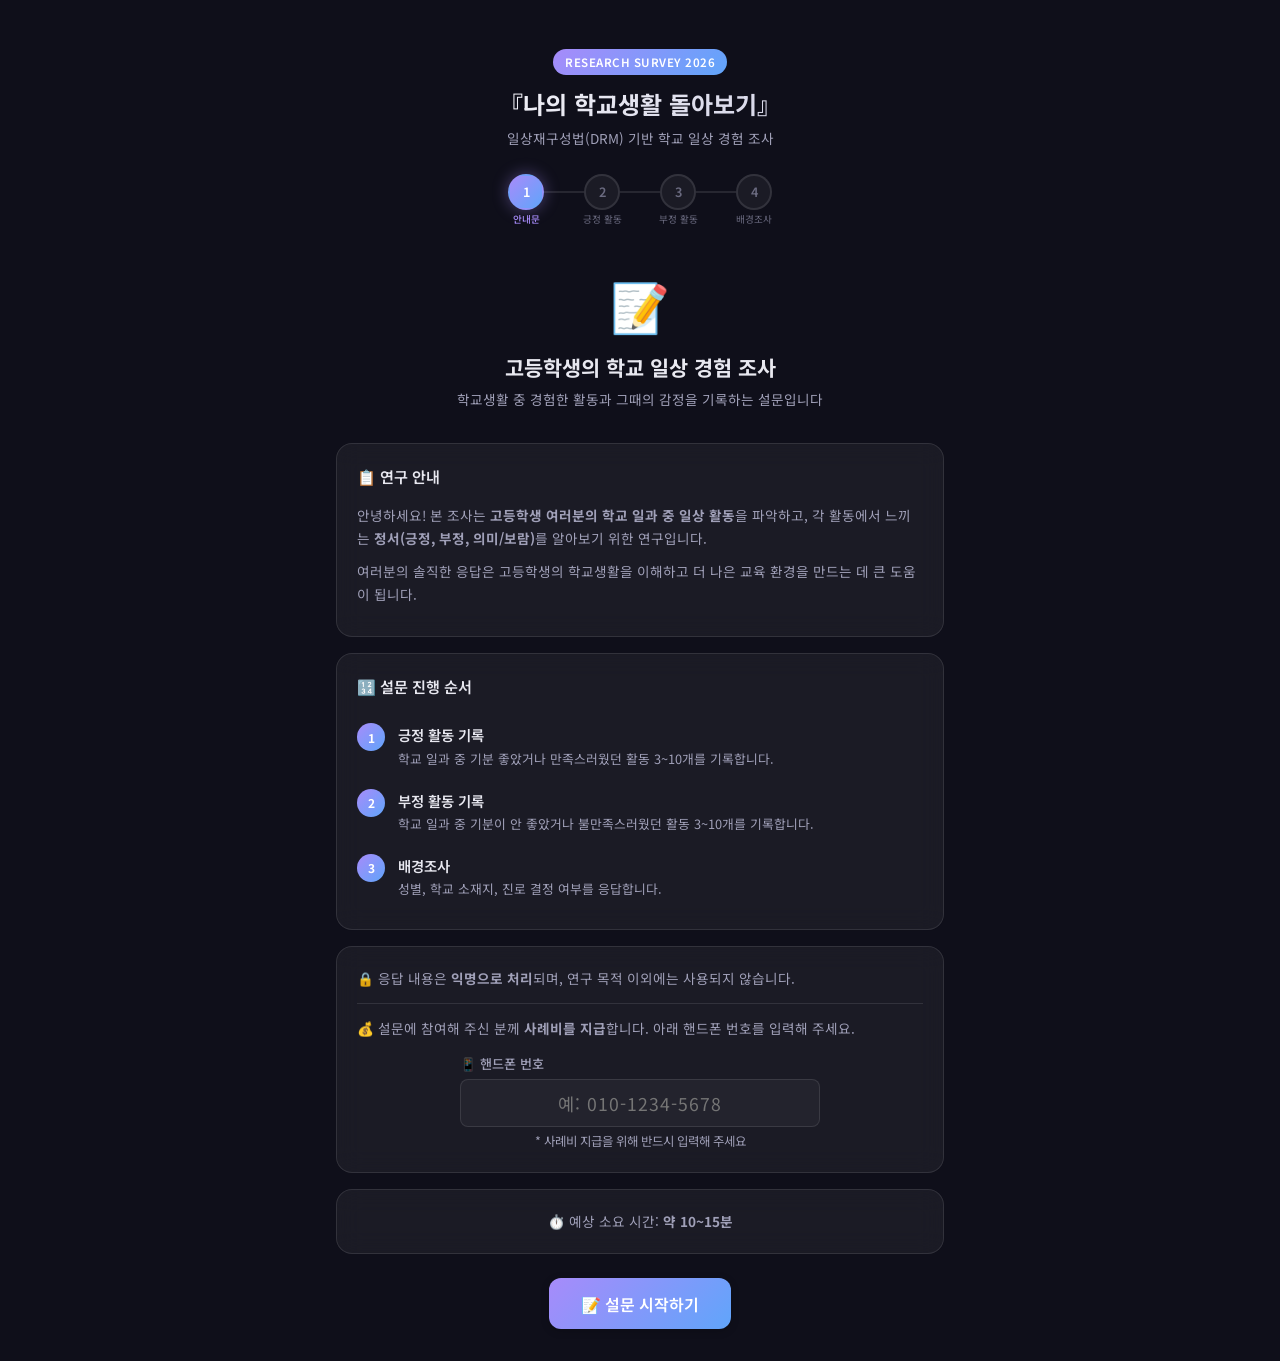
==== index.html @ 5c2f5000 "feat: DRM2 설문 도구 초기 버전 - 고등학생 학교 일상 경험 조사 (DRM 기반)" ====
<!DOCTYPE html>
<html lang="ko">

<head>
  <meta charset="UTF-8" />
  <meta name="viewport" content="width=device-width, initial-scale=1.0" />
  <title>DRM2 설문 — 고등학생의 학교 일상 경험 조사</title>
  <meta name="description" content="일상재구성법(DRM)을 활용하여 고등학생의 학교 일과 중 일상 활동과 정서를 파악하는 연구 설문입니다." />
  <link rel="stylesheet" href="css/style.css" />
  <script src="js/config.js"></script>
</head>

<body>

  <div class="app-container">

    <!-- ===== HEADER ===== -->
    <header class="app-header">
      <span class="app-header__badge">Research Survey 2026</span>
      <h1 class="app-header__title">『나의 학교생활 돌아보기』</h1>
      <p class="app-header__subtitle">
        일상재구성법(DRM) 기반 학교 일상 경험 조사
      </p>
    </header>

    <!-- ===== PROGRESS BAR ===== -->
    <nav class="progress-bar" id="progressBar">
      <div class="progress-step active" data-step="1">
        <div class="progress-step__circle">1
          <span class="progress-step__label">안내문</span>
        </div>
      </div>
      <div class="progress-step" data-step="1-2">
        <div class="progress-step__line"></div>
      </div>
      <div class="progress-step" data-step="2">
        <div class="progress-step__circle">2
          <span class="progress-step__label">긍정 활동</span>
        </div>
      </div>
      <div class="progress-step" data-step="2-3">
        <div class="progress-step__line"></div>
      </div>
      <div class="progress-step" data-step="3">
        <div class="progress-step__circle">3
          <span class="progress-step__label">부정 활동</span>
        </div>
      </div>
      <div class="progress-step" data-step="3-4">
        <div class="progress-step__line"></div>
      </div>
      <div class="progress-step" data-step="4">
        <div class="progress-step__circle">4
          <span class="progress-step__label">배경조사</span>
        </div>
      </div>
    </nav>

    <!-- ============================================================
       PAGE 1: 안내문 (Intro)
       ============================================================ -->
    <section class="part-section active" id="pageIntro">

      <div class="intro-hero">
        <div class="intro-hero__icon">📝</div>
        <h2 class="intro-hero__title">고등학생의 학교 일상 경험 조사</h2>
        <p class="intro-hero__subtitle">학교생활 중 경험한 활동과 그때의 감정을 기록하는 설문입니다</p>
      </div>

      <!-- 연구 안내 -->
      <div class="glass-card intro-card">
        <h3 class="intro-card__heading">📋 연구 안내</h3>
        <p class="intro-card__text" style="font-size:0.85rem; margin-bottom: 0.6rem;">
          안녕하세요! 본 조사는 <strong>고등학생 여러분의 학교 일과 중 일상 활동</strong>을 파악하고,
          각 활동에서 느끼는 <strong>정서(긍정, 부정, 의미/보람)</strong>를 알아보기 위한 연구입니다.
        </p>
        <p class="intro-card__text" style="font-size:0.85rem; margin-bottom: 0.6rem;">
          여러분의 솔직한 응답은 고등학생의 학교생활을 이해하고 더 나은 교육 환경을 만드는 데 큰 도움이 됩니다.
        </p>
      </div>

      <!-- 설문 진행 순서 -->
      <div class="glass-card intro-card">
        <h3 class="intro-card__heading">🔢 설문 진행 순서</h3>
        <div class="intro-step">
          <div class="intro-step__number">1</div>
          <div class="intro-step__content">
            <div class="intro-step__title">긍정 활동 기록</div>
            <p class="intro-step__desc">학교 일과 중 기분 좋았거나 만족스러웠던 활동 3~10개를 기록합니다.</p>
          </div>
        </div>
        <div class="intro-step">
          <div class="intro-step__number">2</div>
          <div class="intro-step__content">
            <div class="intro-step__title">부정 활동 기록</div>
            <p class="intro-step__desc">학교 일과 중 기분이 안 좋았거나 불만족스러웠던 활동 3~10개를 기록합니다.</p>
          </div>
        </div>
        <div class="intro-step">
          <div class="intro-step__number">3</div>
          <div class="intro-step__content">
            <div class="intro-step__title">배경조사</div>
            <p class="intro-step__desc">성별, 학교 소재지, 진로 결정 여부를 응답합니다.</p>
          </div>
        </div>
      </div>

      <!-- 개인정보 & 사례비 -->
      <div class="glass-card intro-card">
        <p class="intro-card__text" style="font-size:0.85rem;">
          🔒 응답 내용은 <strong>익명으로 처리</strong>되며, 연구 목적 이외에는 사용되지 않습니다.
        </p>
        <hr style="border:none; border-top:1px solid rgba(255,255,255,0.1); margin:0.8rem 0;">
        <p class="intro-card__text" style="font-size:0.85rem;">
          💰 설문에 참여해 주신 분께 <strong>사례비를 지급</strong>합니다. 아래 핸드폰 번호를 입력해 주세요.
        </p>
        <div class="form-group" style="max-width: 360px; margin: 0.8rem auto 0;">
          <label class="form-label" for="phoneNumber">📱 핸드폰 번호</label>
          <input type="tel" class="form-input" id="phoneNumber" placeholder="예: 010-1234-5678"
            pattern="[0-9]{2,3}-[0-9]{3,4}-[0-9]{4}" required
            style="text-align: center; font-size: 1.1rem; letter-spacing: 1px;" />
          <p style="font-size:0.78rem; color:var(--text-secondary); margin-top:0.3rem; text-align:center;">* 사례비 지급을
            위해 반드시 입력해 주세요</p>
        </div>
      </div>

      <!-- 소요 시간 -->
      <div class="glass-card intro-card">
        <p class="intro-card__text" style="font-size:0.85rem; text-align:center;">
          ⏱️ 예상 소요 시간: <strong>약 10~15분</strong>
        </p>
      </div>

      <div class="nav-buttons" style="justify-content:center;">
        <button class="btn btn-primary btn-start-survey" id="startSurveyBtn" type="button">
          📝 설문 시작하기
        </button>
      </div>

    </section>

    <!-- ============================================================
       PAGE 2: 긍정 활동 기록
       ============================================================ -->
    <section class="part-section" id="pagePositive">
      <div class="section-badge section-badge--positive">😊 긍정 활동</div>
      <h2 class="part-title">기분 좋았거나 만족스러웠던 활동</h2>
      <p class="part-description">
        학교 일과 중 <strong>기분이 좋았거나 의미있었던(만족스러웠던) 활동</strong>을 떠올려 주세요.<br>
        <strong>최소 3개, 최대 10개</strong>까지 기록할 수 있습니다.
      </p>

      <div class="activity-count" id="positiveCount">
        <span>✅</span> <span id="positiveCountText">활동 0개</span> <span style="color:var(--text-muted); font-size:0.72rem;">(최소 3개)</span>
      </div>

      <div id="positiveList">
        <!-- Dynamically added -->
      </div>

      <button class="add-activity-btn" id="addPositiveBtn" type="button">
        ＋ 긍정 활동 추가
      </button>

      <div class="nav-buttons">
        <button class="btn btn-secondary" id="backToIntroBtn" type="button">
          ← 이전
        </button>
        <button class="btn btn-primary" id="toNegativeBtn" type="button">
          다음: 부정 활동 →
        </button>
      </div>
    </section>

    <!-- ============================================================
       PAGE 3: 부정 활동 기록
       ============================================================ -->
    <section class="part-section" id="pageNegative">
      <div class="section-badge section-badge--negative">😞 부정 활동</div>
      <h2 class="part-title">기분이 안 좋았거나 불만족스러웠던 활동</h2>
      <p class="part-description">
        학교 일과 중 <strong>기분이 안 좋았거나 의미 없었던(불만족스러웠던) 활동</strong>을 떠올려 주세요.<br>
        <strong>최소 3개, 최대 10개</strong>까지 기록할 수 있습니다.
      </p>

      <div class="activity-count" id="negativeCount">
        <span>✅</span> <span id="negativeCountText">활동 0개</span> <span style="color:var(--text-muted); font-size:0.72rem;">(최소 3개)</span>
      </div>

      <div id="negativeList">
        <!-- Dynamically added -->
      </div>

      <button class="add-activity-btn" id="addNegativeBtn" type="button">
        ＋ 부정 활동 추가
      </button>

      <!-- 배경조사 이미 응답 안내 -->
      <div class="glass-card" style="margin-top:1rem; padding:0.8rem 1rem; border-left:3px solid var(--accent); font-size:0.82rem; color:var(--text-secondary);">
        💡 <strong>배경조사(성별·소재지·진로)</strong>에 이미 응답하신 경우, 아래 <strong>"설문 제출"</strong> 버튼을 눌러 바로 제출해 주세요.
      </div>

      <div class="nav-buttons" style="flex-wrap: wrap; gap: 0.5rem;">
        <button class="btn btn-secondary" id="backToPositiveBtn" type="button">
          ← 이전
        </button>
        <button class="btn btn-primary" id="submitFromNegativeBtn" type="button" style="background: linear-gradient(135deg, #10b981, #059669);">
          ✅ 설문 제출
        </button>
        <button class="btn btn-primary" id="toDemoBtn" type="button">
          다음: 배경조사 →
        </button>
      </div>
    </section>

    <!-- ============================================================
       PAGE 4: 배경조사 (Demographics)
       ============================================================ -->
    <section class="part-section" id="pageDemo">
      <div class="section-badge section-badge--info">📊 배경조사</div>
      <h2 class="part-title">배경 정보</h2>
      <p class="part-description">
        마지막으로 간단한 배경 정보를 입력해 주세요.
      </p>

      <!-- 성별 -->
      <div class="glass-card demo-card">
        <div class="form-group">
          <label class="form-label">성별</label>
          <div class="radio-group" id="genderGroup">
            <label class="radio-option"><input type="radio" name="gender" value="남"><span>남</span></label>
            <label class="radio-option"><input type="radio" name="gender" value="여"><span>여</span></label>
          </div>
        </div>
      </div>

      <!-- 학교 소재지 -->
      <div class="glass-card demo-card">
        <div class="form-group">
          <label class="form-label" for="schoolLocation">학교 소재지</label>
          <select class="form-select" id="schoolLocation">
            <option value="">선택해 주세요</option>
            <option value="서울">서울</option>
            <option value="부산">부산</option>
            <option value="대구">대구</option>
            <option value="인천">인천</option>
            <option value="광주">광주</option>
            <option value="대전">대전</option>
            <option value="울산">울산</option>
            <option value="세종">세종</option>
            <option value="경기">경기</option>
            <option value="강원">강원</option>
            <option value="충북">충북</option>
            <option value="충남">충남</option>
            <option value="전북">전북</option>
            <option value="전남">전남</option>
            <option value="경북">경북</option>
            <option value="경남">경남</option>
            <option value="제주">제주</option>
          </select>
        </div>
      </div>

      <!-- 진로 결정 여부 -->
      <div class="glass-card demo-card">
        <div class="form-group">
          <label class="form-label">진로 결정 여부</label>
          <div class="radio-group" id="careerGroup">
            <label class="radio-option"><input type="radio" name="careerDecision" value="결정함"><span>결정함</span></label>
            <label class="radio-option"><input type="radio" name="careerDecision" value="고민 중"><span>고민 중</span></label>
            <label class="radio-option"><input type="radio" name="careerDecision" value="결정하지 않음"><span>결정하지 않음</span></label>
          </div>
        </div>
      </div>

      <div class="nav-buttons">
        <button class="btn btn-secondary" id="backToNegativeBtn" type="button">
          ← 이전
        </button>
        <button class="btn btn-primary" id="completeBtn" type="button">
          ✅ 설문 완료
        </button>
      </div>
    </section>

    <!-- ============================================================
       COMPLETION SCREEN
       ============================================================ -->
    <section class="part-section" id="completionScreen">
      <div class="completion-screen">
        <div class="completion-screen__icon">🎉</div>
        <h2 class="completion-screen__title">설문이 완료되었습니다!</h2>
        <p class="completion-screen__desc">
          소중한 응답에 감사드립니다.
        </p>
        <div id="submitStatus" class="submit-status">
          <div class="submit-status__spinner"></div>
          <span class="submit-status__text">응답을 제출하고 있습니다...</span>
        </div>
      </div>
    </section>

  </div><!-- /.app-container -->

  <!-- Toast -->
  <div class="toast" id="toast"></div>

  <script src="js/app.js"></script>
</body>

</html>
---- css/style.css ----
/* =========================================================================
   DRM2 Survey — Style Sheet
   한국 고등학생 일상생활 활동 및 정서 조사
   ========================================================================= */

/* --- Reset & Base --- */
@import url('https://fonts.googleapis.com/css2?family=Noto+Sans+KR:wght@300;400;500;600;700&display=swap');

*,
*::before,
*::after {
  box-sizing: border-box;
  margin: 0;
  padding: 0;
}

:root {
  --bg-primary: #0f0f1a;
  --bg-secondary: #1a1a2e;
  --bg-card: rgba(255, 255, 255, 0.05);
  --bg-card-hover: rgba(255, 255, 255, 0.08);
  --border-glass: rgba(255, 255, 255, 0.1);
  --text-primary: #e8e8f0;
  --text-secondary: #a0a0b8;
  --text-muted: #6b6b80;
  --accent-positive: #4ade80;
  --accent-positive-bg: rgba(74, 222, 128, 0.1);
  --accent-positive-border: rgba(74, 222, 128, 0.3);
  --accent-negative: #f87171;
  --accent-negative-bg: rgba(248, 113, 113, 0.1);
  --accent-negative-border: rgba(248, 113, 113, 0.3);
  --accent-blue: #60a5fa;
  --accent-blue-bg: rgba(96, 165, 250, 0.1);
  --accent-purple: #a78bfa;
  --accent-purple-bg: rgba(167, 139, 250, 0.1);
  --accent-amber: #fbbf24;
  --radius-sm: 8px;
  --radius-md: 12px;
  --radius-lg: 16px;
  --radius-xl: 20px;
  --shadow-sm: 0 2px 8px rgba(0, 0, 0, 0.2);
  --shadow-md: 0 4px 16px rgba(0, 0, 0, 0.3);
  --shadow-lg: 0 8px 32px rgba(0, 0, 0, 0.4);
  --transition: 0.3s cubic-bezier(0.4, 0, 0.2, 1);
}

html {
  font-size: 16px;
  scroll-behavior: smooth;
}

body {
  font-family: 'Noto Sans KR', -apple-system, BlinkMacSystemFont, sans-serif;
  background: var(--bg-primary);
  color: var(--text-primary);
  line-height: 1.6;
  min-height: 100vh;
  -webkit-font-smoothing: antialiased;
}

/* --- App Container --- */
.app-container {
  max-width: 640px;
  margin: 0 auto;
  padding: 1rem;
  padding-bottom: 2rem;
}

/* --- Header --- */
.app-header {
  text-align: center;
  padding: 2rem 1rem 1.5rem;
}

.app-header__badge {
  display: inline-block;
  background: linear-gradient(135deg, var(--accent-purple), var(--accent-blue));
  color: #fff;
  font-size: 0.72rem;
  font-weight: 600;
  padding: 0.25rem 0.75rem;
  border-radius: 20px;
  letter-spacing: 0.5px;
  text-transform: uppercase;
  margin-bottom: 0.6rem;
}

.app-header__title {
  font-size: 1.5rem;
  font-weight: 700;
  background: linear-gradient(135deg, #fff, #c8c8e0);
  -webkit-background-clip: text;
  -webkit-text-fill-color: transparent;
  background-clip: text;
  margin-bottom: 0.3rem;
}

.app-header__subtitle {
  font-size: 0.85rem;
  color: var(--text-secondary);
}

/* --- Progress Bar --- */
.progress-bar {
  display: flex;
  align-items: center;
  justify-content: center;
  gap: 0;
  margin-bottom: 1.5rem;
  padding: 0 1rem;
}

.progress-step {
  display: flex;
  align-items: center;
}

.progress-step__circle {
  width: 36px;
  height: 36px;
  border-radius: 50%;
  background: var(--bg-card);
  border: 2px solid var(--border-glass);
  display: flex;
  align-items: center;
  justify-content: center;
  font-size: 0.8rem;
  font-weight: 600;
  color: var(--text-muted);
  position: relative;
  transition: var(--transition);
  flex-shrink: 0;
}

.progress-step__label {
  position: absolute;
  top: calc(100% + 4px);
  left: 50%;
  transform: translateX(-50%);
  font-size: 0.6rem;
  white-space: nowrap;
  color: var(--text-muted);
  font-weight: 400;
}

.progress-step__line {
  width: 40px;
  height: 2px;
  background: var(--border-glass);
  transition: var(--transition);
}

.progress-step.active .progress-step__circle {
  background: linear-gradient(135deg, var(--accent-purple), var(--accent-blue));
  border-color: transparent;
  color: #fff;
  box-shadow: 0 0 16px rgba(167, 139, 250, 0.4);
}

.progress-step.active .progress-step__label {
  color: var(--accent-purple);
  font-weight: 500;
}

.progress-step.completed .progress-step__circle {
  background: var(--accent-positive);
  border-color: transparent;
  color: #fff;
}

.progress-step.completed .progress-step__label {
  color: var(--accent-positive);
}

.progress-step.completed + .progress-step .progress-step__line,
.progress-step__line.completed {
  background: var(--accent-positive);
}

/* --- Glass Card --- */
.glass-card {
  background: var(--bg-card);
  border: 1px solid var(--border-glass);
  border-radius: var(--radius-lg);
  padding: 1.25rem;
  margin-bottom: 1rem;
  backdrop-filter: blur(12px);
  -webkit-backdrop-filter: blur(12px);
  transition: var(--transition);
}

.glass-card:hover {
  background: var(--bg-card-hover);
}

/* --- Section / Page --- */
.part-section {
  display: none;
  animation: fadeSlideIn 0.4s ease;
}

.part-section.active {
  display: block;
}

@keyframes fadeSlideIn {
  from {
    opacity: 0;
    transform: translateY(16px);
  }
  to {
    opacity: 1;
    transform: translateY(0);
  }
}

.part-title {
  font-size: 1.2rem;
  font-weight: 700;
  margin-bottom: 0.5rem;
}

.part-description {
  font-size: 0.85rem;
  color: var(--text-secondary);
  margin-bottom: 1.5rem;
  line-height: 1.6;
}

/* --- Intro Page --- */
.intro-hero {
  text-align: center;
  padding: 2rem 1rem;
}

.intro-hero__icon {
  font-size: 3rem;
  margin-bottom: 0.5rem;
}

.intro-hero__title {
  font-size: 1.3rem;
  font-weight: 700;
  margin-bottom: 0.3rem;
}

.intro-hero__subtitle {
  color: var(--text-secondary);
  font-size: 0.85rem;
}

.intro-card {
  margin-bottom: 1rem;
}

.intro-card__heading {
  font-size: 0.95rem;
  font-weight: 600;
  margin-bottom: 1rem;
}

.intro-card__text {
  color: var(--text-secondary);
  line-height: 1.7;
}

.intro-step {
  display: flex;
  gap: 0.8rem;
  align-items: flex-start;
  padding: 0.6rem 0;
}

.intro-step__number {
  width: 28px;
  height: 28px;
  min-width: 28px;
  border-radius: 50%;
  background: linear-gradient(135deg, var(--accent-purple), var(--accent-blue));
  color: #fff;
  display: flex;
  align-items: center;
  justify-content: center;
  font-size: 0.75rem;
  font-weight: 700;
}

.intro-step__title {
  font-weight: 600;
  font-size: 0.9rem;
  margin-bottom: 0.15rem;
}

.intro-step__desc {
  font-size: 0.8rem;
  color: var(--text-secondary);
}

/* --- Form Elements --- */
.form-group {
  margin-bottom: 1rem;
}

.form-label {
  display: block;
  font-size: 0.82rem;
  font-weight: 500;
  margin-bottom: 0.35rem;
  color: var(--text-secondary);
}

.form-input,
.form-select,
.form-textarea {
  width: 100%;
  padding: 0.65rem 0.8rem;
  border: 1px solid var(--border-glass);
  border-radius: var(--radius-sm);
  background: rgba(255, 255, 255, 0.04);
  color: var(--text-primary);
  font-family: inherit;
  font-size: 0.88rem;
  transition: var(--transition);
}

.form-input:focus,
.form-select:focus,
.form-textarea:focus {
  outline: none;
  border-color: var(--accent-purple);
  box-shadow: 0 0 0 3px rgba(167, 139, 250, 0.15);
}

.form-select {
  appearance: none;
  -webkit-appearance: none;
  background-image: url("data:image/svg+xml;charset=UTF-8,%3csvg xmlns='http://www.w3.org/2000/svg' viewBox='0 0 24 24' fill='none' stroke='%23a0a0b8' stroke-width='2' stroke-linecap='round' stroke-linejoin='round'%3e%3cpolyline points='6 9 12 15 18 9'%3e%3c/polyline%3e%3c/svg%3e");
  background-repeat: no-repeat;
  background-position: right 0.7rem center;
  background-size: 1rem;
  padding-right: 2.2rem;
}

.form-select option {
  background: var(--bg-secondary);
  color: var(--text-primary);
}

.form-textarea {
  resize: vertical;
  min-height: 60px;
}

/* --- Activity Card --- */
.activity-card {
  background: var(--bg-card);
  border: 1px solid var(--border-glass);
  border-radius: var(--radius-lg);
  padding: 1.25rem;
  margin-bottom: 0.75rem;
  position: relative;
  transition: var(--transition);
}

.activity-card--positive {
  border-left: 3px solid var(--accent-positive);
}

.activity-card--negative {
  border-left: 3px solid var(--accent-negative);
}

.activity-card__header {
  display: flex;
  justify-content: space-between;
  align-items: center;
  margin-bottom: 0.8rem;
}

.activity-card__number {
  font-size: 0.82rem;
  font-weight: 600;
  display: flex;
  align-items: center;
  gap: 0.4rem;
}

.activity-card__number-badge {
  width: 24px;
  height: 24px;
  border-radius: 50%;
  display: flex;
  align-items: center;
  justify-content: center;
  font-size: 0.72rem;
  font-weight: 700;
  color: #fff;
}

.activity-card--positive .activity-card__number-badge {
  background: var(--accent-positive);
}

.activity-card--negative .activity-card__number-badge {
  background: var(--accent-negative);
}

.activity-card__delete {
  background: none;
  border: none;
  color: var(--text-muted);
  cursor: pointer;
  font-size: 1.1rem;
  padding: 0.2rem;
  border-radius: 50%;
  transition: var(--transition);
  line-height: 1;
}

.activity-card__delete:hover {
  color: var(--accent-negative);
  background: var(--accent-negative-bg);
}

.activity-card__grid {
  display: grid;
  grid-template-columns: 1fr 1fr;
  gap: 0.6rem;
}

.activity-card__grid .form-group.full-width {
  grid-column: 1 / -1;
}

/* --- Likert Scale (Emotion) --- */
.emotion-group {
  margin-top: 0.8rem;
  padding-top: 0.8rem;
  border-top: 1px solid var(--border-glass);
}

.emotion-group__title {
  font-size: 0.82rem;
  font-weight: 600;
  margin-bottom: 0.6rem;
  display: flex;
  align-items: center;
  gap: 0.4rem;
}

.emotion-group__title--positive {
  color: var(--accent-positive);
}

.emotion-group__title--negative {
  color: var(--accent-negative);
}

.emotion-group__title--meaning {
  color: var(--accent-amber);
}

.likert-item {
  display: flex;
  align-items: center;
  gap: 0.5rem;
  padding: 0.4rem 0;
  flex-wrap: wrap;
}

.likert-item__label {
  font-size: 0.82rem;
  color: var(--text-secondary);
  min-width: 70px;
  flex-shrink: 0;
}

.likert-scale {
  display: flex;
  gap: 0.2rem;
  flex: 1;
  justify-content: flex-end;
}

.likert-radio {
  cursor: pointer;
  position: relative;
}

.likert-radio input {
  position: absolute;
  opacity: 0;
  width: 0;
  height: 0;
}

.likert-radio span {
  display: flex;
  align-items: center;
  justify-content: center;
  width: 30px;
  height: 30px;
  border-radius: var(--radius-sm);
  background: rgba(255, 255, 255, 0.04);
  border: 1px solid var(--border-glass);
  font-size: 0.72rem;
  font-weight: 500;
  color: var(--text-muted);
  transition: var(--transition);
}

.likert-radio:hover span {
  background: rgba(255, 255, 255, 0.08);
  border-color: rgba(255, 255, 255, 0.2);
}

.likert-radio input:checked + span {
  background: linear-gradient(135deg, var(--accent-purple), var(--accent-blue));
  border-color: transparent;
  color: #fff;
  box-shadow: 0 0 8px rgba(167, 139, 250, 0.3);
}

.likert-hint {
  display: flex;
  justify-content: space-between;
  font-size: 0.65rem;
  color: var(--text-muted);
  padding: 0 0 0.3rem;
}

/* --- Buttons --- */
.btn {
  padding: 0.7rem 1.5rem;
  border: none;
  border-radius: var(--radius-md);
  font-family: inherit;
  font-size: 0.9rem;
  font-weight: 600;
  cursor: pointer;
  transition: var(--transition);
  display: inline-flex;
  align-items: center;
  gap: 0.4rem;
}

.btn-primary {
  background: linear-gradient(135deg, var(--accent-purple), var(--accent-blue));
  color: #fff;
  box-shadow: var(--shadow-sm);
}

.btn-primary:hover {
  transform: translateY(-1px);
  box-shadow: var(--shadow-md);
}

.btn-primary:disabled {
  opacity: 0.5;
  cursor: not-allowed;
  transform: none;
}

.btn-secondary {
  background: var(--bg-card);
  color: var(--text-secondary);
  border: 1px solid var(--border-glass);
}

.btn-secondary:hover {
  background: var(--bg-card-hover);
}

.btn-block {
  display: block;
  width: 100%;
  text-align: center;
  justify-content: center;
}

.btn-start-survey {
  font-size: 1rem;
  padding: 0.85rem 2rem;
}

.add-activity-btn {
  display: flex;
  align-items: center;
  justify-content: center;
  width: 100%;
  padding: 0.8rem;
  border: 2px dashed var(--border-glass);
  border-radius: var(--radius-md);
  background: transparent;
  color: var(--text-muted);
  font-family: inherit;
  font-size: 0.9rem;
  font-weight: 500;
  cursor: pointer;
  transition: var(--transition);
  margin-bottom: 1rem;
}

.add-activity-btn:hover {
  border-color: var(--accent-purple);
  color: var(--accent-purple);
  background: var(--accent-purple-bg);
}

.add-activity-btn:disabled {
  opacity: 0.4;
  cursor: not-allowed;
}

/* --- Navigation Buttons --- */
.nav-buttons {
  display: flex;
  justify-content: space-between;
  align-items: center;
  margin-top: 1.5rem;
  gap: 1rem;
}

/* --- Activity Count Badge --- */
.activity-count {
  display: flex;
  align-items: center;
  gap: 0.4rem;
  padding: 0.4rem 0.8rem;
  background: var(--bg-card);
  border-radius: 20px;
  border: 1px solid var(--border-glass);
  font-size: 0.8rem;
  color: var(--text-secondary);
  margin-bottom: 0.8rem;
  width: fit-content;
}

/* --- Background Survey (Demographics) --- */
.demo-card {
  margin-bottom: 0.8rem;
}

.radio-group {
  display: flex;
  flex-wrap: wrap;
  gap: 0.4rem;
}

.radio-option {
  cursor: pointer;
  position: relative;
}

.radio-option input {
  position: absolute;
  opacity: 0;
  width: 0;
  height: 0;
}

.radio-option span {
  display: inline-block;
  padding: 0.45rem 0.9rem;
  border-radius: var(--radius-sm);
  border: 1px solid var(--border-glass);
  background: rgba(255, 255, 255, 0.04);
  font-size: 0.82rem;
  color: var(--text-secondary);
  transition: var(--transition);
}

.radio-option:hover span {
  background: rgba(255, 255, 255, 0.08);
}

.radio-option input:checked + span {
  background: linear-gradient(135deg, var(--accent-purple), var(--accent-blue));
  border-color: transparent;
  color: #fff;
}

/* --- Completion Screen --- */
.completion-screen {
  text-align: center;
  padding: 3rem 1rem;
}

.completion-screen__icon {
  font-size: 4rem;
  margin-bottom: 1rem;
}

.completion-screen__title {
  font-size: 1.4rem;
  font-weight: 700;
  margin-bottom: 0.5rem;
}

.completion-screen__desc {
  color: var(--text-secondary);
  font-size: 0.9rem;
  margin-bottom: 1.5rem;
}

.submit-status {
  display: flex;
  align-items: center;
  justify-content: center;
  gap: 0.6rem;
  padding: 0.8rem;
  background: var(--bg-card);
  border-radius: var(--radius-md);
  border: 1px solid var(--border-glass);
}

.submit-status__spinner {
  width: 20px;
  height: 20px;
  border: 2px solid var(--border-glass);
  border-top-color: var(--accent-purple);
  border-radius: 50%;
  animation: spin 0.8s linear infinite;
}

@keyframes spin {
  to { transform: rotate(360deg); }
}

.submit-status__text {
  font-size: 0.85rem;
  color: var(--text-secondary);
}

.submit-status--success {
  border-color: var(--accent-positive-border);
  background: var(--accent-positive-bg);
}

.submit-status--success .submit-status__text {
  color: var(--accent-positive);
}

.submit-status--error {
  border-color: var(--accent-negative-border);
  background: var(--accent-negative-bg);
}

.submit-status--error .submit-status__text {
  color: var(--accent-negative);
}

/* --- Toast --- */
.toast {
  position: fixed;
  bottom: 2rem;
  left: 50%;
  transform: translateX(-50%) translateY(100px);
  background: var(--bg-secondary);
  color: var(--text-primary);
  padding: 0.7rem 1.2rem;
  border-radius: var(--radius-md);
  border: 1px solid var(--border-glass);
  font-size: 0.85rem;
  box-shadow: var(--shadow-lg);
  transition: transform 0.3s ease, opacity 0.3s ease;
  opacity: 0;
  z-index: 1000;
  max-width: 90%;
  text-align: center;
}

.toast.show {
  transform: translateX(-50%) translateY(0);
  opacity: 1;
}

/* --- Section badges --- */
.section-badge {
  display: inline-flex;
  align-items: center;
  gap: 0.3rem;
  font-size: 0.72rem;
  font-weight: 600;
  padding: 0.2rem 0.6rem;
  border-radius: 12px;
  margin-bottom: 0.5rem;
}

.section-badge--positive {
  background: var(--accent-positive-bg);
  color: var(--accent-positive);
  border: 1px solid var(--accent-positive-border);
}

.section-badge--negative {
  background: var(--accent-negative-bg);
  color: var(--accent-negative);
  border: 1px solid var(--accent-negative-border);
}

.section-badge--info {
  background: var(--accent-blue-bg);
  color: var(--accent-blue);
  border: 1px solid rgba(96, 165, 250, 0.3);
}

/* --- Responsive --- */
@media (max-width: 480px) {
  .app-container {
    padding: 0.75rem;
  }

  .app-header__title {
    font-size: 1.3rem;
  }

  .activity-card__grid {
    grid-template-columns: 1fr;
  }

  .likert-radio span {
    width: 28px;
    height: 28px;
    font-size: 0.68rem;
  }

  .progress-step__line {
    width: 28px;
  }
}
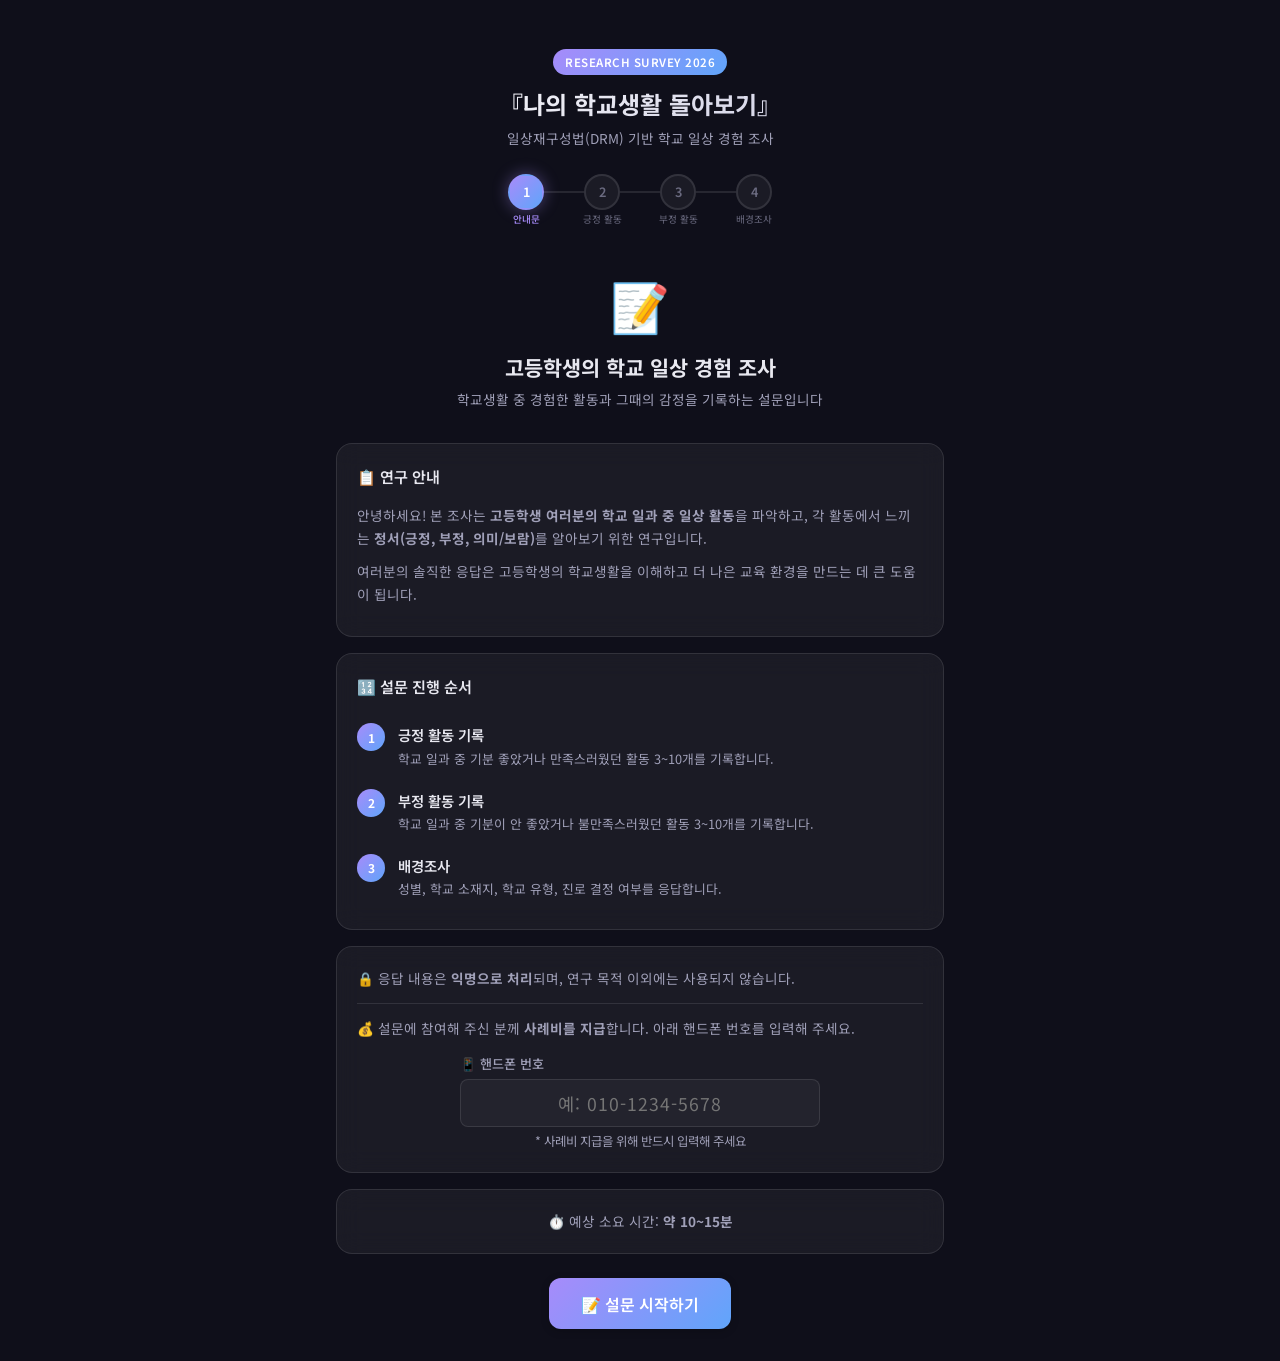
==== commit 43865099: "feat: 배경조사에 학교 유형 추가 및 구현계획서/테스트결과 문서 추가 - index.html: 학교 유형 드롭다운 추가 (일반고/특성화고/종합고/특목고/자율고/기타) - js/" ====
--- a/index.html
+++ b/index.html
@@ -100,7 +100,7 @@
           <div class="intro-step__number">3</div>
           <div class="intro-step__content">
             <div class="intro-step__title">배경조사</div>
-            <p class="intro-step__desc">성별, 학교 소재지, 진로 결정 여부를 응답합니다.</p>
+            <p class="intro-step__desc">성별, 학교 소재지, 학교 유형, 진로 결정 여부를 응답합니다.</p>
           </div>
         </div>
       </div>
@@ -261,6 +261,22 @@
         </div>
       </div>
 
+      <!-- 학교 유형 -->
+      <div class="glass-card demo-card">
+        <div class="form-group">
+          <label class="form-label" for="schoolType">학교 유형</label>
+          <select class="form-select" id="schoolType">
+            <option value="">선택해 주세요</option>
+            <option value="일반고">일반고</option>
+            <option value="특성화고">특성화고</option>
+            <option value="종합고">종합고</option>
+            <option value="특목고">특목고</option>
+            <option value="자율고">자율고</option>
+            <option value="기타">기타</option>
+          </select>
+        </div>
+      </div>
+
       <!-- 진로 결정 여부 -->
       <div class="glass-card demo-card">
         <div class="form-group">
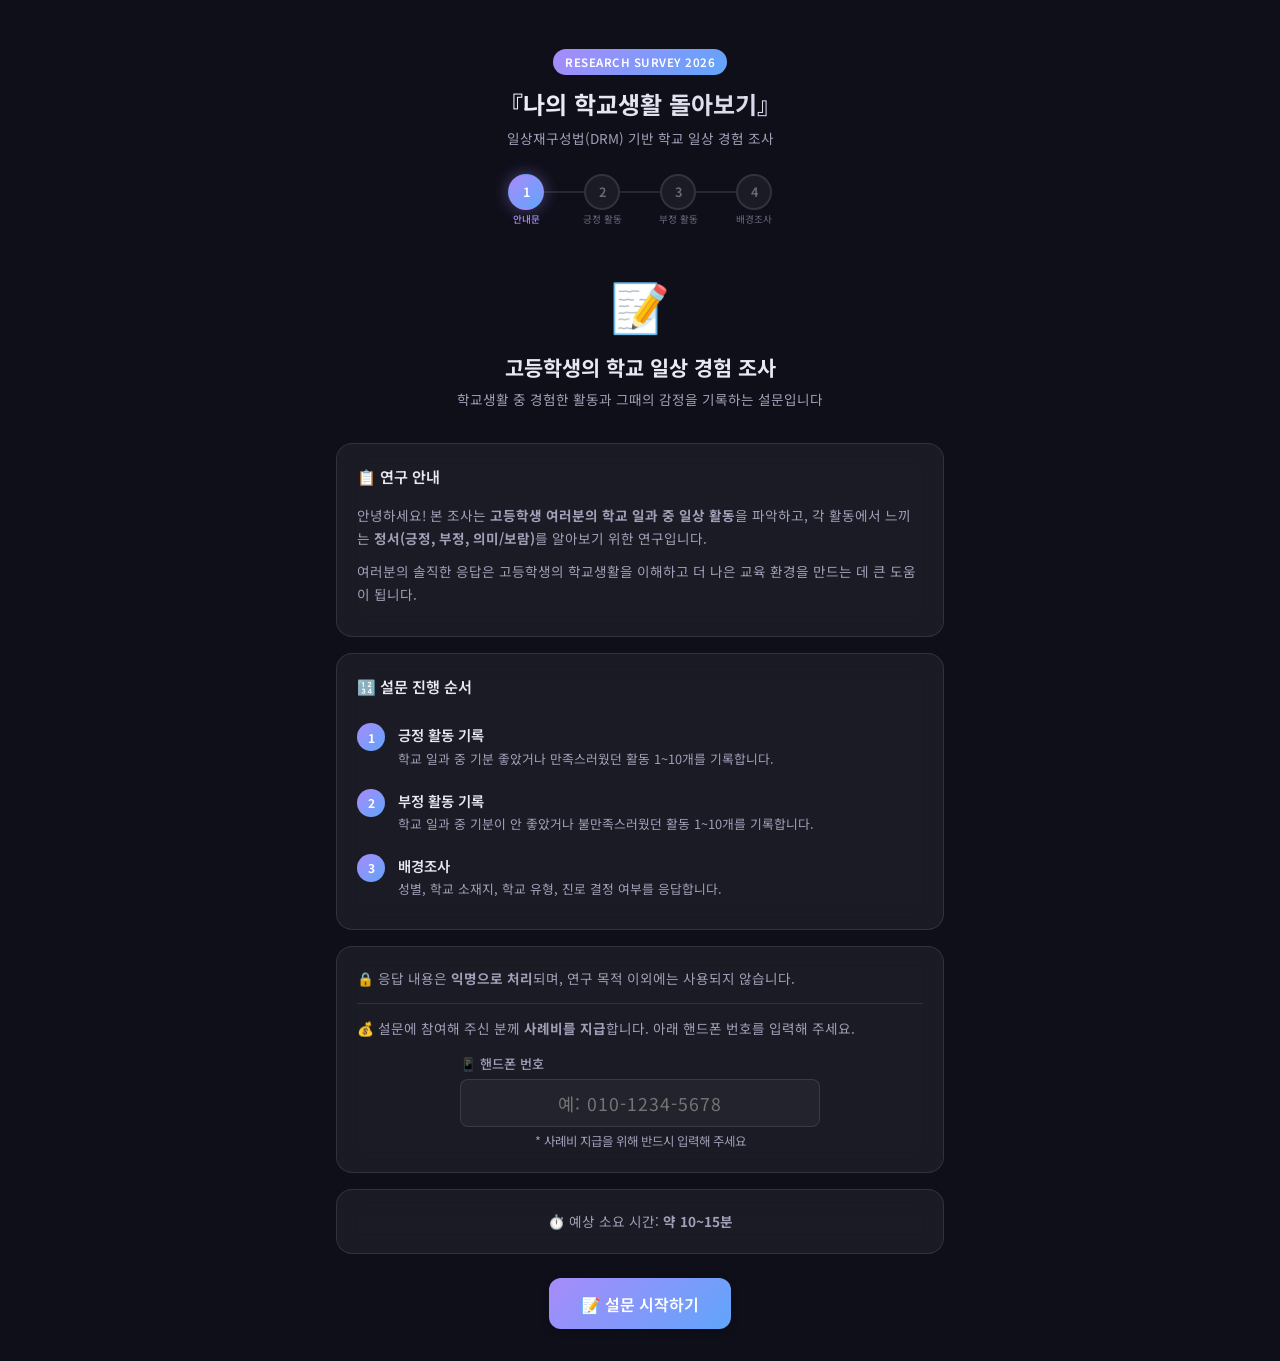
==== commit 671c4c4a: "fix: 인트로 페이지 활동 수 안내 3~10개를 1~10개로 수정" ====
--- a/index.html
+++ b/index.html
@@ -86,14 +86,14 @@
           <div class="intro-step__number">1</div>
           <div class="intro-step__content">
             <div class="intro-step__title">긍정 활동 기록</div>
-            <p class="intro-step__desc">학교 일과 중 기분 좋았거나 만족스러웠던 활동 3~10개를 기록합니다.</p>
+            <p class="intro-step__desc">학교 일과 중 기분 좋았거나 만족스러웠던 활동 1~10개를 기록합니다.</p>
           </div>
         </div>
         <div class="intro-step">
           <div class="intro-step__number">2</div>
           <div class="intro-step__content">
             <div class="intro-step__title">부정 활동 기록</div>
-            <p class="intro-step__desc">학교 일과 중 기분이 안 좋았거나 불만족스러웠던 활동 3~10개를 기록합니다.</p>
+            <p class="intro-step__desc">학교 일과 중 기분이 안 좋았거나 불만족스러웠던 활동 1~10개를 기록합니다.</p>
           </div>
         </div>
         <div class="intro-step">
@@ -147,11 +147,11 @@
       <h2 class="part-title">기분 좋았거나 만족스러웠던 활동</h2>
       <p class="part-description">
         학교 일과 중 <strong>기분이 좋았거나 의미있었던(만족스러웠던) 활동</strong>을 떠올려 주세요.<br>
-        <strong>최소 3개, 최대 10개</strong>까지 기록할 수 있습니다.
+        <strong>최소 1개, 최대 10개</strong>까지 기록할 수 있습니다.
       </p>
 
       <div class="activity-count" id="positiveCount">
-        <span>✅</span> <span id="positiveCountText">활동 0개</span> <span style="color:var(--text-muted); font-size:0.72rem;">(최소 3개)</span>
+        <span>✅</span> <span id="positiveCountText">활동 0개</span> <span style="color:var(--text-muted); font-size:0.72rem;">(최소 1개)</span>
       </div>
 
       <div id="positiveList">
@@ -180,11 +180,11 @@
       <h2 class="part-title">기분이 안 좋았거나 불만족스러웠던 활동</h2>
       <p class="part-description">
         학교 일과 중 <strong>기분이 안 좋았거나 의미 없었던(불만족스러웠던) 활동</strong>을 떠올려 주세요.<br>
-        <strong>최소 3개, 최대 10개</strong>까지 기록할 수 있습니다.
+        <strong>최소 1개, 최대 10개</strong>까지 기록할 수 있습니다.
       </p>
 
       <div class="activity-count" id="negativeCount">
-        <span>✅</span> <span id="negativeCountText">활동 0개</span> <span style="color:var(--text-muted); font-size:0.72rem;">(최소 3개)</span>
+        <span>✅</span> <span id="negativeCountText">활동 0개</span> <span style="color:var(--text-muted); font-size:0.72rem;">(최소 1개)</span>
       </div>
 
       <div id="negativeList">
@@ -268,7 +268,7 @@
           <select class="form-select" id="schoolType">
             <option value="">선택해 주세요</option>
             <option value="일반고">일반고</option>
-            <option value="특성화고">특성화고</option>
+            <option value="특성화고(농고, 공고, 과학기술고, 종고)">특성화고(농고, 공고, 과학기술고, 종고)</option>
             <option value="종합고">종합고</option>
             <option value="특목고">특목고</option>
             <option value="자율고">자율고</option>
